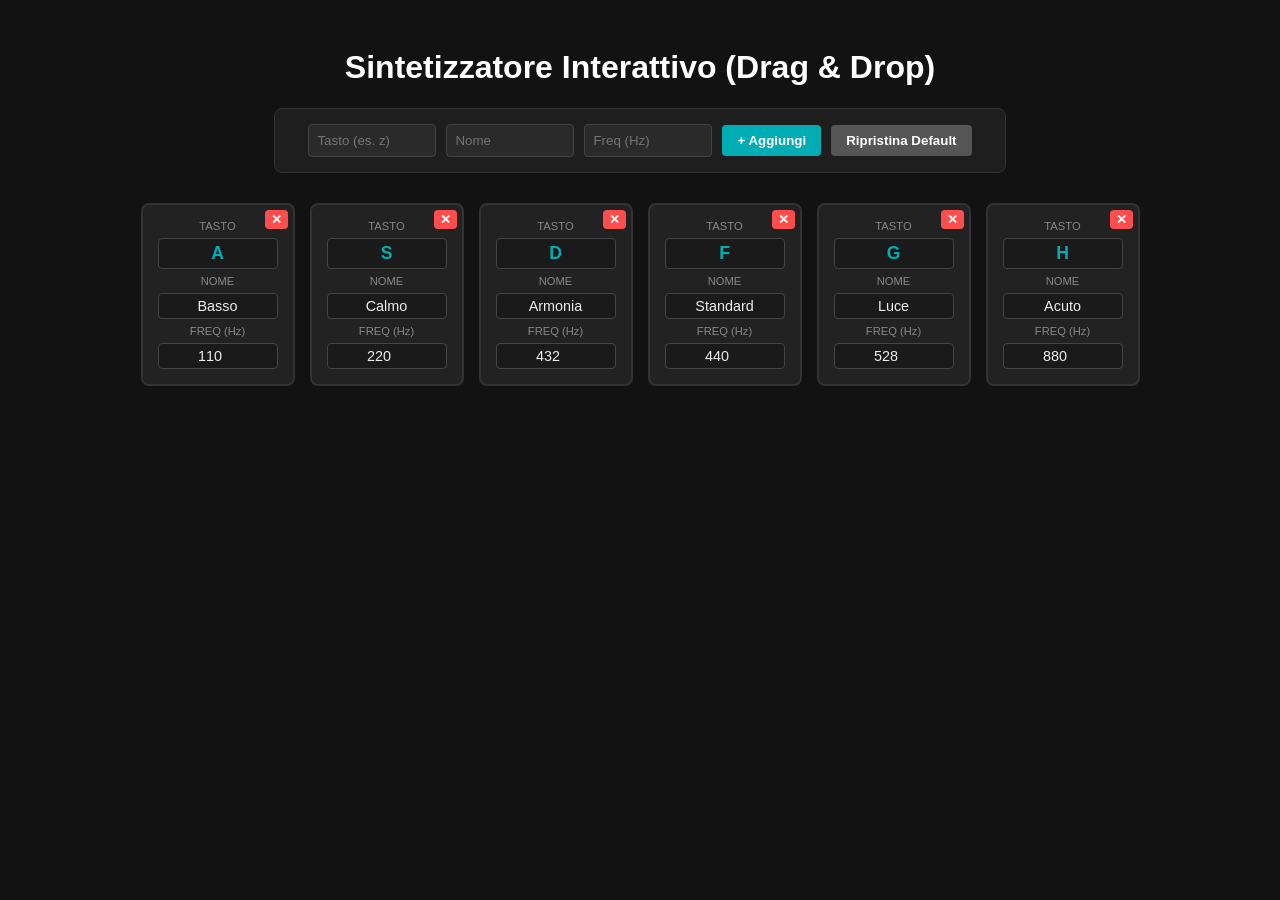
==== index.html @ ac456f6e "renamed file to index.html" ====
<!DOCTYPE html>
<html lang="it">
<head>
  <meta charset="UTF-8">
  <title>Custom Frequency Synth - Drag & Drop Editor</title>
  <style>
    body { font-family: sans-serif; background: #121212; color: #fff; text-align: center; padding: 20px; }
    
    /* Form e Controlli */
    .editor-panel {
      background: #1e1e1e; border: 1px solid #333; border-radius: 8px;
      padding: 15px; max-width: 700px; margin: 0 auto 30px auto;
      display: flex; gap: 10px; justify-content: center; align-items: center; flex-wrap: wrap;
    }
    .editor-panel input {
      padding: 8px; border-radius: 4px; border: 1px solid #444; background: #2a2a2a; color: #fff; width: 110px;
    }
    .editor-panel button, .btn-delete {
      padding: 8px 15px; border-radius: 4px; border: none; background: #00adb5; color: #fff; cursor: pointer; font-weight: bold;
    }
    .editor-panel button:hover { background: #008c93; }
    .btn-reset { background: #555 !important; }
    .btn-reset:hover { background: #666 !important; }

    /* Contenitore Sintetizzatore */
    .synth-container { display: flex; justify-content: center; gap: 15px; flex-wrap: wrap; }
    .key-card {
      border: 2px solid #333; background: #222; border-radius: 8px;
      padding: 15px; width: 120px; display: flex; flex-direction: column; gap: 6px; position: relative; transition: all 0.1s;
      cursor: grab;
    }
    .key-card:active { cursor: grabbing; }
    .key-card.dragging { opacity: 0.4; border-color: #00adb5; }
    .key-card.drag-over { border-color: #fff; transform: scale(1.05); }
    .key-card.active { background: #00adb5; border-color: #fff; transform: translateY(4px); }
    .key-card.active input { background: transparent; color: #fff; border-color: rgba(255,255,255,0.5); }
    
    /* Input dentro la scheda */
    .key-card input {
      background: #1a1a1a; border: 1px solid #444; color: #eee;
      border-radius: 4px; padding: 4px; text-align: center; font-size: 0.9em;
    }
    .key-card input.key-shortcut { font-weight: bold; font-size: 1.1em; color: #00adb5; text-transform: uppercase; }
    .key-card.active input.key-shortcut { color: #fff; }
    
    .btn-delete { background: #ff4d4d; padding: 2px 6px; font-size: 0.8em; position: absolute; top: 5px; right: 5px; }
    .btn-delete:hover { background: #cc0000; }
  </style>
</head>
<body>

  <h1>Sintetizzatore Interattivo (Drag & Drop)</h1>

  <!-- Form di Inserimento & Reset -->
  <div class="editor-panel">
    <input type="text" id="newKey" placeholder="Tasto (es. z)" maxlength="1">
    <input type="text" id="newName" placeholder="Nome">
    <input type="number" id="newFreq" placeholder="Freq (Hz)" step="0.1">
    <button onclick="addKey()">+ Aggiungi</button>
    <button class="btn-reset" onclick="resetDefaults()">Ripristina Default</button>
  </div>

  <!-- Area Tastiera Synth -->
  <div class="synth-container" id="synth"></div>

  <script>
    // 1. CONFIGURAZIONE DI DEFAULT
    const defaultSoundMap = [
      { key: 'a', name: 'Basso',    freq: 110.0 },
      { key: 's', name: 'Calmo',    freq: 220.0 },
      { key: 'd', name: 'Armonia',  freq: 432.0 },
      { key: 'f', name: 'Standard', freq: 440.0 },
      { key: 'g', name: 'Luce',     freq: 528.0 },
      { key: 'h', name: 'Acuto',    freq: 880.0 }
    ];

    let soundMap = JSON.parse(localStorage.getItem('myCustomSynth')) || [...defaultSoundMap];

    // 2. AUDIO CONTEXT
    let audioCtx = null;
    const activeOscillators = {};

    function initAudio() {
      if (!audioCtx) {
        audioCtx = new (window.AudioContext || window.webkitAudioContext)();
      }
    }

    function saveState() {
      localStorage.setItem('myCustomSynth', JSON.stringify(soundMap));
    }

    // 3. RENDERING DINAMICO & DRAG AND DROP LOGIC
    let draggedIndex = null;

    function renderSynth() {
      const container = document.getElementById('synth');
      container.innerHTML = '';

      soundMap.forEach((item, index) => {
        const card = document.createElement('div');
        card.className = 'key-card';
        card.id = `key-${item.key.toLowerCase()}`;
        card.setAttribute('draggable', 'true');
        card.dataset.index = index;

        card.innerHTML = `
          <button class="btn-delete" onclick="removeKey(${index})">✕</button>
          <label style="font-size:0.7em; color:#888; pointer-events:none;">TASTO</label>
          <input type="text" class="key-shortcut" value="${item.key}" maxlength="1" onchange="updateItem(${index}, 'key', this.value)">
          
          <label style="font-size:0.7em; color:#888; pointer-events:none;">NOME</label>
          <input type="text" value="${item.name}" onchange="updateItem(${index}, 'name', this.value)">
          
          <label style="font-size:0.7em; color:#888; pointer-events:none;">FREQ (Hz)</label>
          <input type="number" value="${item.freq}" step="0.1" onchange="updateItem(${index}, 'freq', this.value)">
        `;

        // Eventi Drag & Drop
        card.addEventListener('dragstart', (e) => {
          draggedIndex = index;
          card.classList.add('dragging');
          e.dataTransfer.effectAllowed = 'move';
        });

        card.addEventListener('dragend', () => {
          card.classList.remove('dragging');
          document.querySelectorAll('.key-card').forEach(c => c.classList.remove('drag-over'));
        });

        card.addEventListener('dragover', (e) => {
          e.preventDefault();
          e.dataTransfer.dropEffect = 'move';
          card.classList.add('drag-over');
        });

        card.addEventListener('dragleave', () => {
          card.classList.remove('drag-over');
        });

        card.addEventListener('drop', (e) => {
          e.preventDefault();
          card.classList.remove('drag-over');

          if (draggedIndex !== null && draggedIndex !== index) {
            // Scambia gli elementi nell'array
            const movedItem = soundMap.splice(draggedIndex, 1)[0];
            soundMap.splice(index, 0, movedItem);

            saveState();
            renderSynth();
          }
        });

        container.appendChild(card);
      });
    }

    // 4. GESTIONE STATO (AGGIUNGI, MODIFICA, ELIMINA, RESET)
    function addKey() {
      const keyInput = document.getElementById('newKey');
      const nameInput = document.getElementById('newName');
      const freqInput = document.getElementById('newFreq');

      if (!keyInput.value || !freqInput.value) {
        alert("Inserisci almeno il tasto e la frequenza!");
        return;
      }

      soundMap.push({
        key: keyInput.value.toLowerCase(),
        name: nameInput.value || 'Nota',
        freq: parseFloat(freqInput.value)
      });

      saveState();
      renderSynth();

      keyInput.value = '';
      nameInput.value = '';
      freqInput.value = '';
    }

    function updateItem(index, property, value) {
      if (property === 'freq') value = parseFloat(value) || 0;
      if (property === 'key') value = value.toLowerCase();
      
      soundMap[index][property] = value;
      saveState();
      renderSynth();
    }

    function removeKey(index) {
      soundMap.splice(index, 1);
      saveState();
      renderSynth();
    }

    function resetDefaults() {
      if (confirm("Vuoi davvero ripristinare i tasti di default?")) {
        soundMap = JSON.parse(JSON.stringify(defaultSoundMap));
        saveState();
        renderSynth();
      }
    }

    // 5. MOTORE AUDIO
    function playFrequency(key, freq) {
      initAudio();
      if (activeOscillators[key]) return;

      const osc = audioCtx.createOscillator();
      const gainNode = audioCtx.createGain();

      osc.type = 'sine';
      osc.frequency.setValueAtTime(freq, audioCtx.currentTime);

      gainNode.gain.setValueAtTime(0, audioCtx.currentTime);
      gainNode.gain.linearRampToValueAtTime(0.2, audioCtx.currentTime + 0.05);

      osc.connect(gainNode);
      gainNode.connect(audioCtx.destination);

      osc.start();
      activeOscillators[key] = { osc, gainNode };

      const keyEl = document.getElementById(`key-${key}`);
      if (keyEl) keyEl.classList.add('active');
    }

    function stopFrequency(key) {
      if (!activeOscillators[key]) return;

      const { osc, gainNode } = activeOscillators[key];
      gainNode.gain.linearRampToValueAtTime(0.001, audioCtx.currentTime + 0.1);
      
      setTimeout(() => {
        osc.stop();
        osc.disconnect();
        delete activeOscillators[key];
      }, 100);

      const keyEl = document.getElementById(`key-${key}`);
      if (keyEl) keyEl.classList.remove('active');
    }

    // 6. EVENT LISTENERS
    window.addEventListener('keydown', (e) => {
      if (['INPUT', 'TEXTAREA'].includes(document.activeElement.tagName)) return;

      const key = e.key.toLowerCase();
      const match = soundMap.find(item => item.key.toLowerCase() === key);
      if (match) playFrequency(match.key.toLowerCase(), match.freq);
    });

    window.addEventListener('keyup', (e) => {
      if (['INPUT', 'TEXTAREA'].includes(document.activeElement.tagName)) return;

      const key = e.key.toLowerCase();
      const match = soundMap.find(item => item.key.toLowerCase() === key);
      if (match) stopFrequency(match.key.toLowerCase());
    });

    // Inizializza l'interfaccia all'avvio
    renderSynth();
  </script>
</body>
</html>
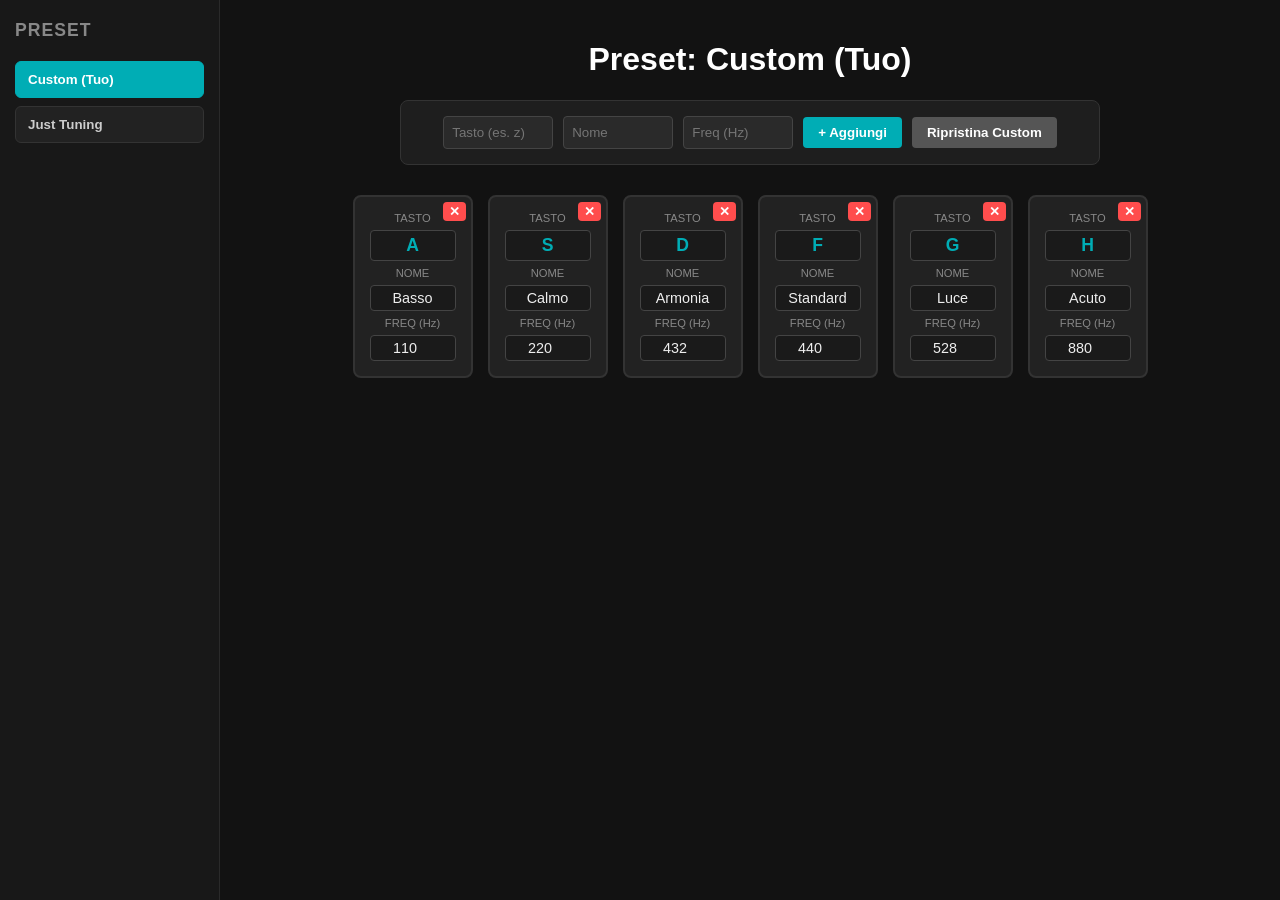
==== commit 242ae9a4: "added saved presets" ====
--- a/index.html
+++ b/index.html
@@ -1,80 +1,270 @@
 <!DOCTYPE html>
 <html lang="it">
+
 <head>
   <meta charset="UTF-8">
-  <title>Custom Frequency Synth - Drag & Drop Editor</title>
+  <title>Custom Frequency Synth - Presets & Drag & Drop</title>
   <style>
-    body { font-family: sans-serif; background: #121212; color: #fff; text-align: center; padding: 20px; }
-    
+    * {
+      box-sizing: border-box;
+    }
+
+    body {
+      font-family: sans-serif;
+      background: #121212;
+      color: #fff;
+      margin: 0;
+      padding: 0;
+      display: flex;
+      height: 100vh;
+      overflow: hidden;
+    }
+
+    /* BARRA LATERALE PRESET */
+    .sidebar {
+      width: 220px;
+      background: #181818;
+      border-right: 1px solid #2a2a2a;
+      padding: 20px 15px;
+      display: flex;
+      flex-direction: column;
+      gap: 10px;
+    }
+
+    .sidebar h2 {
+      font-size: 1.1em;
+      margin-top: 0;
+      margin-bottom: 10px;
+      color: #888;
+      text-transform: uppercase;
+      letter-spacing: 1px;
+    }
+
+    .preset-btn {
+      padding: 10px 12px;
+      border-radius: 6px;
+      border: 1px solid #333;
+      background: #222;
+      color: #ccc;
+      cursor: pointer;
+      text-align: left;
+      font-weight: bold;
+      transition: all 0.2s;
+    }
+
+    .preset-btn:hover {
+      background: #2a2a2a;
+      color: #fff;
+    }
+
+    .preset-btn.active {
+      background: #00adb5;
+      color: #fff;
+      border-color: #00adb5;
+    }
+
+    /* CONTENUTO PRINCIPALE */
+    .main-content {
+      flex: 1;
+      padding: 20px;
+      overflow-y: auto;
+      text-align: center;
+    }
+
     /* Form e Controlli */
     .editor-panel {
-      background: #1e1e1e; border: 1px solid #333; border-radius: 8px;
-      padding: 15px; max-width: 700px; margin: 0 auto 30px auto;
-      display: flex; gap: 10px; justify-content: center; align-items: center; flex-wrap: wrap;
-    }
+      background: #1e1e1e;
+      border: 1px solid #333;
+      border-radius: 8px;
+      padding: 15px;
+      max-width: 700px;
+      margin: 0 auto 30px auto;
+      display: flex;
+      gap: 10px;
+      justify-content: center;
+      align-items: center;
+      flex-wrap: wrap;
+    }
+
     .editor-panel input {
-      padding: 8px; border-radius: 4px; border: 1px solid #444; background: #2a2a2a; color: #fff; width: 110px;
-    }
-    .editor-panel button, .btn-delete {
-      padding: 8px 15px; border-radius: 4px; border: none; background: #00adb5; color: #fff; cursor: pointer; font-weight: bold;
-    }
-    .editor-panel button:hover { background: #008c93; }
-    .btn-reset { background: #555 !important; }
-    .btn-reset:hover { background: #666 !important; }
+      padding: 8px;
+      border-radius: 4px;
+      border: 1px solid #444;
+      background: #2a2a2a;
+      color: #fff;
+      width: 110px;
+    }
+
+    .editor-panel button,
+    .btn-delete {
+      padding: 8px 15px;
+      border-radius: 4px;
+      border: none;
+      background: #00adb5;
+      color: #fff;
+      cursor: pointer;
+      font-weight: bold;
+    }
+
+    .editor-panel button:hover {
+      background: #008c93;
+    }
+
+    .btn-reset {
+      background: #555 !important;
+    }
+
+    .btn-reset:hover {
+      background: #666 !important;
+    }
 
     /* Contenitore Sintetizzatore */
-    .synth-container { display: flex; justify-content: center; gap: 15px; flex-wrap: wrap; }
+    .synth-container {
+      display: flex;
+      justify-content: center;
+      gap: 15px;
+      flex-wrap: wrap;
+    }
+
     .key-card {
-      border: 2px solid #333; background: #222; border-radius: 8px;
-      padding: 15px; width: 120px; display: flex; flex-direction: column; gap: 6px; position: relative; transition: all 0.1s;
+      border: 2px solid #333;
+      background: #222;
+      border-radius: 8px;
+      padding: 15px;
+      width: 120px;
+      display: flex;
+      flex-direction: column;
+      gap: 6px;
+      position: relative;
+      transition: all 0.1s;
       cursor: grab;
     }
-    .key-card:active { cursor: grabbing; }
-    .key-card.dragging { opacity: 0.4; border-color: #00adb5; }
-    .key-card.drag-over { border-color: #fff; transform: scale(1.05); }
-    .key-card.active { background: #00adb5; border-color: #fff; transform: translateY(4px); }
-    .key-card.active input { background: transparent; color: #fff; border-color: rgba(255,255,255,0.5); }
-    
+
+    .key-card:active {
+      cursor: grabbing;
+    }
+
+    .key-card.dragging {
+      opacity: 0.4;
+      border-color: #00adb5;
+    }
+
+    .key-card.drag-over {
+      border-color: #fff;
+      transform: scale(1.05);
+    }
+
+    .key-card.active {
+      background: #00adb5;
+      border-color: #fff;
+      transform: translateY(4px);
+    }
+
+    .key-card.active input {
+      background: transparent;
+      color: #fff;
+      border-color: rgba(255, 255, 255, 0.5);
+    }
+
     /* Input dentro la scheda */
     .key-card input {
-      background: #1a1a1a; border: 1px solid #444; color: #eee;
-      border-radius: 4px; padding: 4px; text-align: center; font-size: 0.9em;
-    }
-    .key-card input.key-shortcut { font-weight: bold; font-size: 1.1em; color: #00adb5; text-transform: uppercase; }
-    .key-card.active input.key-shortcut { color: #fff; }
-    
-    .btn-delete { background: #ff4d4d; padding: 2px 6px; font-size: 0.8em; position: absolute; top: 5px; right: 5px; }
-    .btn-delete:hover { background: #cc0000; }
+      background: #1a1a1a;
+      border: 1px solid #444;
+      color: #eee;
+      border-radius: 4px;
+      padding: 4px;
+      text-align: center;
+      font-size: 0.9em;
+    }
+
+    .key-card input.key-shortcut {
+      font-weight: bold;
+      font-size: 1.1em;
+      color: #00adb5;
+      text-transform: uppercase;
+    }
+
+    .key-card.active input.key-shortcut {
+      color: #fff;
+    }
+
+    .btn-delete {
+      background: #ff4d4d;
+      padding: 2px 6px;
+      font-size: 0.8em;
+      position: absolute;
+      top: 5px;
+      right: 5px;
+    }
+
+    .btn-delete:hover {
+      background: #cc0000;
+    }
   </style>
 </head>
+
 <body>
 
-  <h1>Sintetizzatore Interattivo (Drag & Drop)</h1>
-
-  <!-- Form di Inserimento & Reset -->
-  <div class="editor-panel">
-    <input type="text" id="newKey" placeholder="Tasto (es. z)" maxlength="1">
-    <input type="text" id="newName" placeholder="Nome">
-    <input type="number" id="newFreq" placeholder="Freq (Hz)" step="0.1">
-    <button onclick="addKey()">+ Aggiungi</button>
-    <button class="btn-reset" onclick="resetDefaults()">Ripristina Default</button>
+  <!-- BARRA LATERALE PER I PRESET -->
+  <div class="sidebar">
+    <h2>Preset</h2>
+    <div id="preset-list" style="display: flex; flex-direction: column; gap: 8px;"></div>
   </div>
 
-  <!-- Area Tastiera Synth -->
-  <div class="synth-container" id="synth"></div>
+  <!-- AREA PRINCIPALE DEL SYNTH -->
+  <div class="main-content">
+    <h1 id="current-preset-title">Sintetizzatore Interattivo</h1>
+
+    <!-- Form di Inserimento & Reset -->
+    <div class="editor-panel">
+      <input type="text" id="newKey" placeholder="Tasto (es. z)" maxlength="1">
+      <input type="text" id="newName" placeholder="Nome">
+      <input type="number" id="newFreq" placeholder="Freq (Hz)" step="0.1">
+      <button onclick="addKey()">+ Aggiungi</button>
+      <button class="btn-reset" onclick="resetDefaults()">Ripristina Custom</button>
+    </div>
+
+    <!-- Area Tastiera Synth -->
+    <div class="synth-container" id="synth"></div>
+  </div>
 
   <script>
-    // 1. CONFIGURAZIONE DI DEFAULT
-    const defaultSoundMap = [
-      { key: 'a', name: 'Basso',    freq: 110.0 },
-      { key: 's', name: 'Calmo',    freq: 220.0 },
-      { key: 'd', name: 'Armonia',  freq: 432.0 },
+    // 1. DEFINIZIONE DEI PRESET HARDCODATI
+    const defaultCustomMap = [
+      { key: 'a', name: 'Basso', freq: 110.0 },
+      { key: 's', name: 'Calmo', freq: 220.0 },
+      { key: 'd', name: 'Armonia', freq: 432.0 },
       { key: 'f', name: 'Standard', freq: 440.0 },
-      { key: 'g', name: 'Luce',     freq: 528.0 },
-      { key: 'h', name: 'Acuto',    freq: 880.0 }
+      { key: 'g', name: 'Luce', freq: 528.0 },
+      { key: 'h', name: 'Acuto', freq: 880.0 }
     ];
 
-    let soundMap = JSON.parse(localStorage.getItem('myCustomSynth')) || [...defaultSoundMap];
+    const presetList = [
+      {
+        id: 'custom',
+        label: 'Custom (Tuo)',
+        // Carica da localStorage se presente, altrimenti default
+        data: JSON.parse(localStorage.getItem('myCustomSynth')) || defaultCustomMap
+      },
+      {
+        id: 'jt',
+        label: 'Just Tuning',
+        data: [
+          { key: '1', name: '1/1 - 1', freq: 440.0 },
+          { key: '2', name: '9/8 - 2', freq: 495.0 },
+          { key: '3', name: '5/4 - 3', freq: 550.0 },
+          { key: '4', name: '4/3 - 4', freq: 586.6 },
+          { key: '5', name: '3/2 - 5', freq: 660.0 },
+          { key: '6', name: '5/3 - 6', freq: 733.3 },
+          { key: '7', name: '15/8 - 7', freq: 825.0 },
+          { key: '8', name: '2/1 - 8', freq: 880.0 }
+        ]
+      }
+    ];
+
+    // Stato corrente
+    let activePresetId = 'custom';
+    let soundMap = [...presetList.find(p => p.id === activePresetId).data];
 
     // 2. AUDIO CONTEXT
     let audioCtx = null;
@@ -86,11 +276,47 @@
       }
     }
 
-    function saveState() {
+    function saveCustomState() {
+      // Salva le modifiche solo se siamo sul preset Custom
+      const customPreset = presetList.find(p => p.id === 'custom');
+      customPreset.data = [...soundMap];
       localStorage.setItem('myCustomSynth', JSON.stringify(soundMap));
     }
 
-    // 3. RENDERING DINAMICO & DRAG AND DROP LOGIC
+    // Passa automaticamente al preset "Custom" se si apportano modifiche a un preset fisso
+    function ensureCustomPreset() {
+      if (activePresetId !== 'custom') {
+        activePresetId = 'custom';
+        renderSidebar();
+      }
+    }
+
+    // 3. RENDERING SIDEBAR & SYNTH
+    function renderSidebar() {
+      const container = document.getElementById('preset-list');
+      container.innerHTML = '';
+
+      presetList.forEach(p => {
+        const btn = document.createElement('button');
+        btn.className = `preset-btn ${p.id === activePresetId ? 'active' : ''}`;
+        btn.innerText = p.label;
+        btn.onclick = () => selectPreset(p.id);
+        container.appendChild(btn);
+      });
+
+      document.getElementById('current-preset-title').innerText =
+        `Preset: ${presetList.find(p => p.id === activePresetId).label}`;
+    }
+
+    function selectPreset(presetId) {
+      activePresetId = presetId;
+      const target = presetList.find(p => p.id === presetId);
+      // Clona l'array per evitare modifiche dirette ai preset di base
+      soundMap = JSON.parse(JSON.stringify(target.data));
+      renderSidebar();
+      renderSynth();
+    }
+
     let draggedIndex = null;
 
     function renderSynth() {
@@ -143,11 +369,11 @@
           card.classList.remove('drag-over');
 
           if (draggedIndex !== null && draggedIndex !== index) {
-            // Scambia gli elementi nell'array
+            ensureCustomPreset();
             const movedItem = soundMap.splice(draggedIndex, 1)[0];
             soundMap.splice(index, 0, movedItem);
 
-            saveState();
+            saveCustomState();
             renderSynth();
           }
         });
@@ -156,7 +382,7 @@
       });
     }
 
-    // 4. GESTIONE STATO (AGGIUNGI, MODIFICA, ELIMINA, RESET)
+    // 4. GESTIONE STATO
     function addKey() {
       const keyInput = document.getElementById('newKey');
       const nameInput = document.getElementById('newName');
@@ -166,6 +392,8 @@
         alert("Inserisci almeno il tasto e la frequenza!");
         return;
       }
+
+      ensureCustomPreset();
 
       soundMap.push({
         key: keyInput.value.toLowerCase(),
@@ -173,7 +401,7 @@
         freq: parseFloat(freqInput.value)
       });
 
-      saveState();
+      saveCustomState();
       renderSynth();
 
       keyInput.value = '';
@@ -182,24 +410,40 @@
     }
 
     function updateItem(index, property, value) {
+      ensureCustomPreset();
+
       if (property === 'freq') value = parseFloat(value) || 0;
       if (property === 'key') value = value.toLowerCase();
-      
+
       soundMap[index][property] = value;
-      saveState();
+      saveCustomState();
       renderSynth();
     }
 
     function removeKey(index) {
+      ensureCustomPreset();
       soundMap.splice(index, 1);
-      saveState();
+      saveCustomState();
       renderSynth();
     }
 
     function resetDefaults() {
-      if (confirm("Vuoi davvero ripristinare i tasti di default?")) {
-        soundMap = JSON.parse(JSON.stringify(defaultSoundMap));
-        saveState();
+      if (confirm("Vuoi davvero ripristinare il preset Custom ai suoi valori di default?")) {
+        // 1. Ripristina l'array locale ai dati di default
+        soundMap = JSON.parse(JSON.stringify(defaultCustomMap));
+
+        // 2. Aggiorna i dati del preset 'custom' dentro la lista dei preset
+        const customPreset = presetList.find(p => p.id === 'custom');
+        if (customPreset) {
+          customPreset.data = [...soundMap];
+        }
+
+        // 3. Sovrascrivi il localStorage con i dati puliti
+        localStorage.setItem('myCustomSynth', JSON.stringify(soundMap));
+
+        // 4. Forza lo stato su 'custom' e riaggiorna l'interfaccia
+        activePresetId = 'custom';
+        renderSidebar();
         renderSynth();
       }
     }
@@ -233,7 +477,7 @@
 
       const { osc, gainNode } = activeOscillators[key];
       gainNode.gain.linearRampToValueAtTime(0.001, audioCtx.currentTime + 0.1);
-      
+
       setTimeout(() => {
         osc.stop();
         osc.disconnect();
@@ -261,8 +505,10 @@
       if (match) stopFrequency(match.key.toLowerCase());
     });
 
-    // Inizializza l'interfaccia all'avvio
+    // Avvio
+    renderSidebar();
     renderSynth();
   </script>
 </body>
+
 </html>
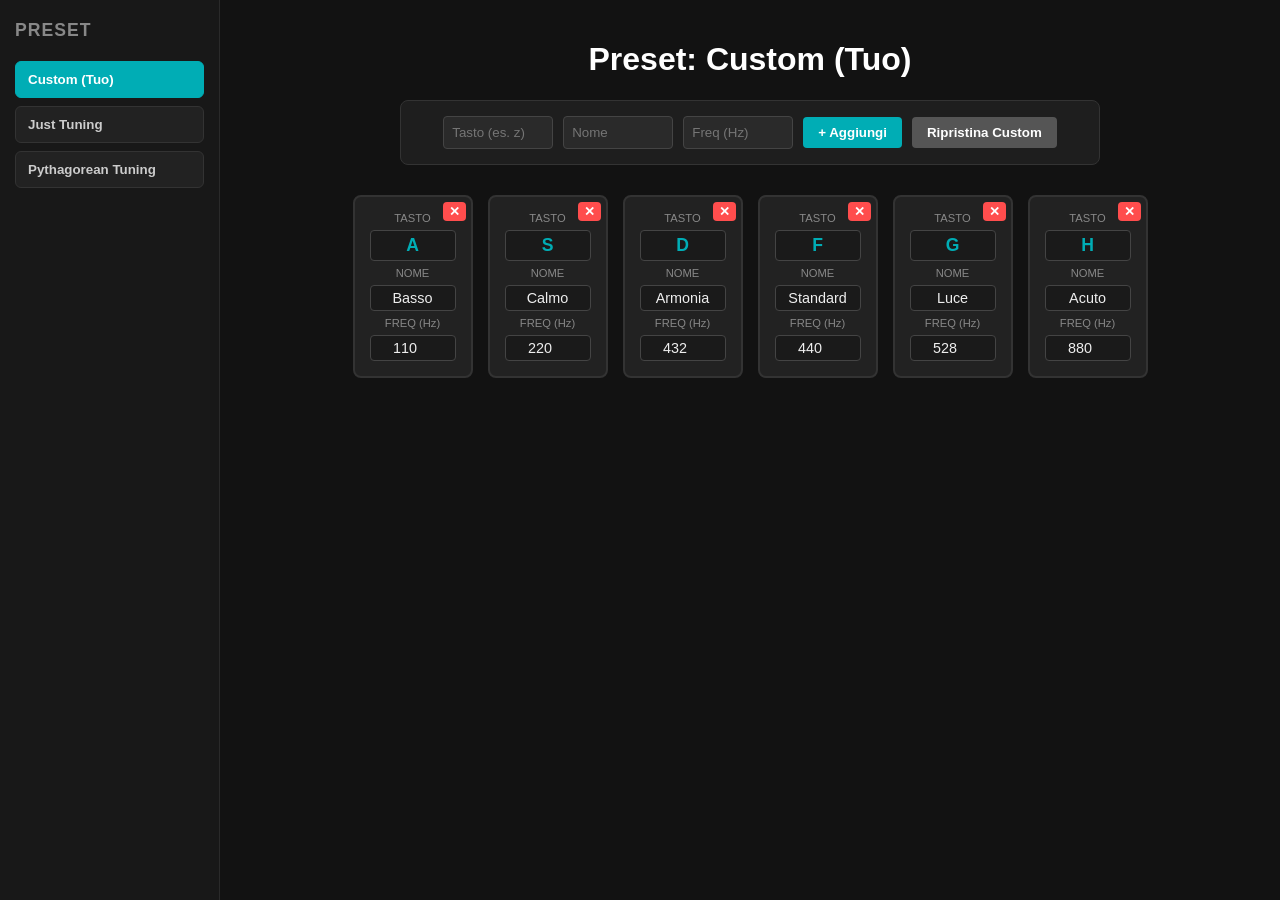
==== commit 1e6ffd55: "added pythagorean tuning" ====
--- a/index.html
+++ b/index.html
@@ -259,6 +259,20 @@
           { key: '7', name: '15/8 - 7', freq: 825.0 },
           { key: '8', name: '2/1 - 8', freq: 880.0 }
         ]
+      },
+      {
+        id: 'pt',
+        label: 'Pythagorean Tuning',
+        data: [
+          { key: '1', name: '1/1 - 1', freq: 440.0 },
+          { key: '2', name: '9/8 - 2', freq: 495.0 },
+          { key: '3', name: '81/64 - 3', freq: 556.9 },
+          { key: '4', name: '4/3 - 4', freq: 586.7 },
+          { key: '5', name: '3/2 - 5', freq: 660.0 },
+          { key: '6', name: '27/16 - 6', freq: 742.5 },
+          { key: '7', name: '243/128 - 7', freq: 835.3 },
+          { key: '8', name: '2/1 - 8', freq: 880.0 }
+        ]
       }
     ];
 
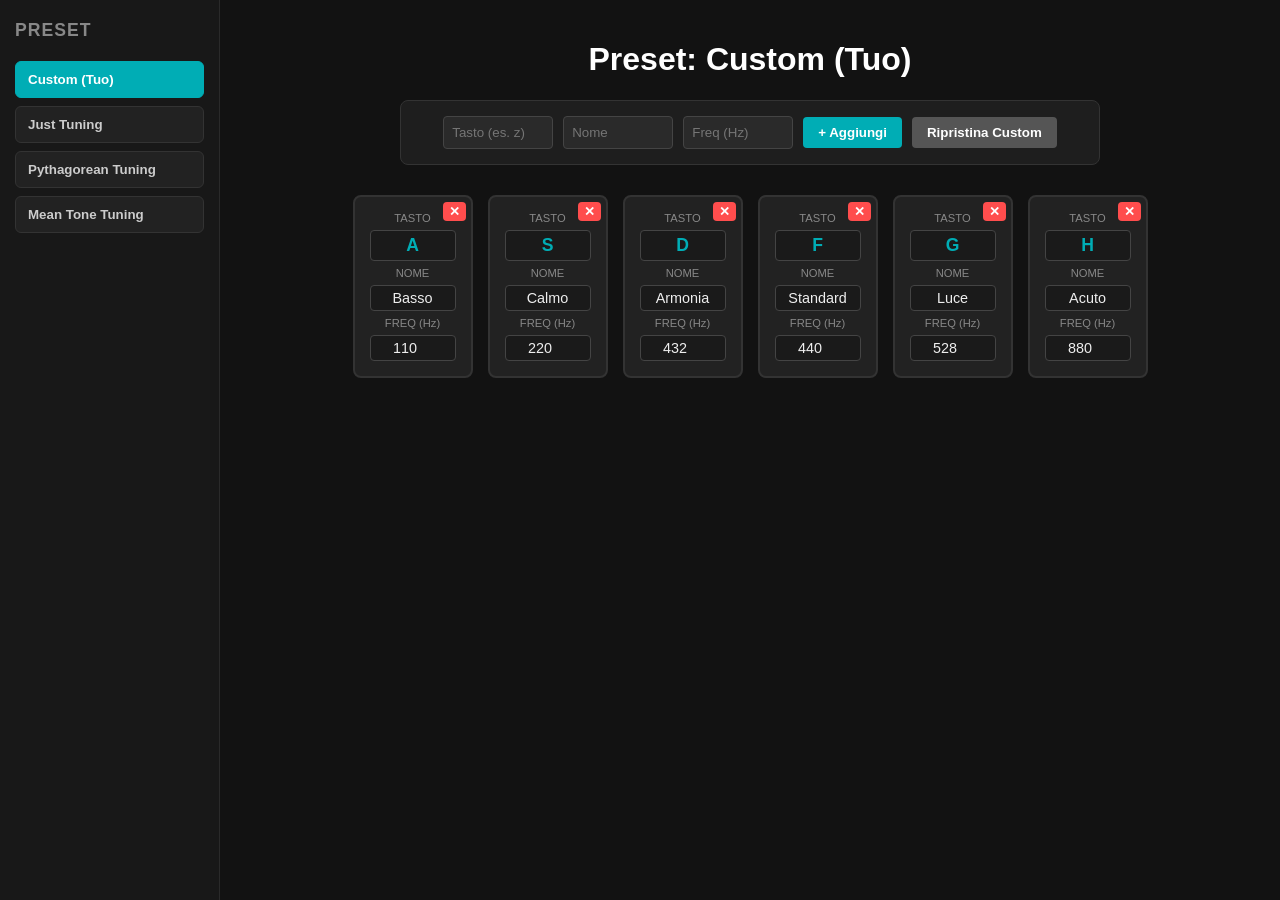
==== commit 8d9ceb98: "added mean tone tuning" ====
--- a/index.html
+++ b/index.html
@@ -253,7 +253,7 @@
           { key: '1', name: '1/1 - 1', freq: 440.0 },
           { key: '2', name: '9/8 - 2', freq: 495.0 },
           { key: '3', name: '5/4 - 3', freq: 550.0 },
-          { key: '4', name: '4/3 - 4', freq: 586.6 },
+          { key: '4', name: '4/3 - 4', freq: 586.7 },
           { key: '5', name: '3/2 - 5', freq: 660.0 },
           { key: '6', name: '5/3 - 6', freq: 733.3 },
           { key: '7', name: '15/8 - 7', freq: 825.0 },
@@ -273,6 +273,20 @@
           { key: '7', name: '243/128 - 7', freq: 835.3 },
           { key: '8', name: '2/1 - 8', freq: 880.0 }
         ]
+      },
+      {
+        id: 'mtt',
+        label: 'Mean Tone Tuning',
+        data: [
+          { key: '1', name: '1/1 - 1', freq: 440.0 },
+          { key: '2', name: '5^(1/2)/2 - 2', freq: 491.95 },
+          { key: '3', name: '5/4 - 3', freq: 550.0 },
+          { key: '4', name: '2/5^(1/4) - 4', freq: 588.57 },
+          { key: '5', name: '5^(1/4) - 5', freq: 657.96 },
+          { key: '6', name: '5^(3/4)/2 - 6', freq: 735.61 },
+          { key: '7', name: '5^(5/4)/2 - 7', freq: 822.42 },
+          { key: '8', name: '2/1 - 8', freq: 880.0 }
+        ]
       }
     ];
 
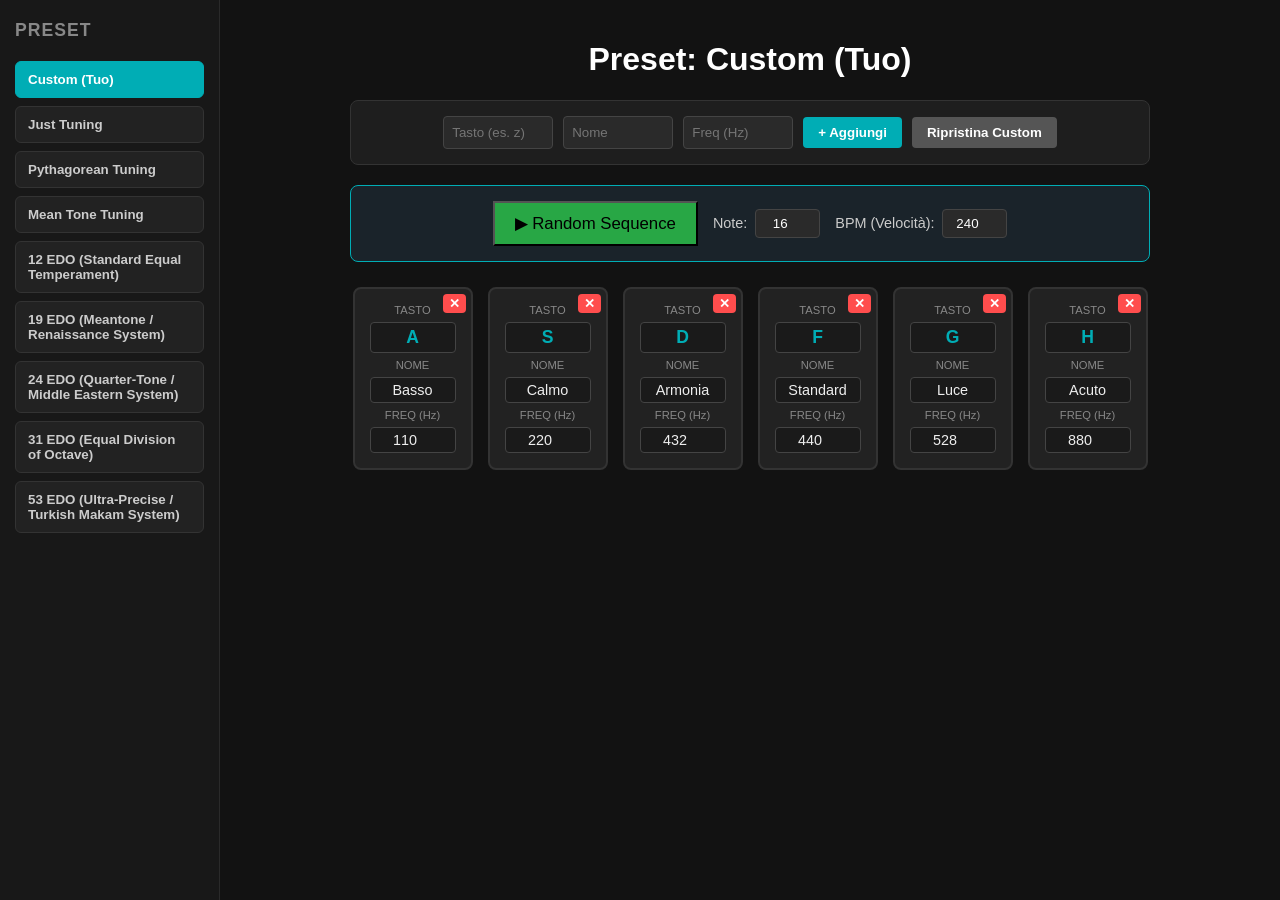
==== commit 5a1b92bd: "Added various presets + randomizer" ====
--- a/index.html
+++ b/index.html
@@ -3,204 +3,8 @@
 
 <head>
   <meta charset="UTF-8">
-  <title>Custom Frequency Synth - Presets & Drag & Drop</title>
-  <style>
-    * {
-      box-sizing: border-box;
-    }
-
-    body {
-      font-family: sans-serif;
-      background: #121212;
-      color: #fff;
-      margin: 0;
-      padding: 0;
-      display: flex;
-      height: 100vh;
-      overflow: hidden;
-    }
-
-    /* BARRA LATERALE PRESET */
-    .sidebar {
-      width: 220px;
-      background: #181818;
-      border-right: 1px solid #2a2a2a;
-      padding: 20px 15px;
-      display: flex;
-      flex-direction: column;
-      gap: 10px;
-    }
-
-    .sidebar h2 {
-      font-size: 1.1em;
-      margin-top: 0;
-      margin-bottom: 10px;
-      color: #888;
-      text-transform: uppercase;
-      letter-spacing: 1px;
-    }
-
-    .preset-btn {
-      padding: 10px 12px;
-      border-radius: 6px;
-      border: 1px solid #333;
-      background: #222;
-      color: #ccc;
-      cursor: pointer;
-      text-align: left;
-      font-weight: bold;
-      transition: all 0.2s;
-    }
-
-    .preset-btn:hover {
-      background: #2a2a2a;
-      color: #fff;
-    }
-
-    .preset-btn.active {
-      background: #00adb5;
-      color: #fff;
-      border-color: #00adb5;
-    }
-
-    /* CONTENUTO PRINCIPALE */
-    .main-content {
-      flex: 1;
-      padding: 20px;
-      overflow-y: auto;
-      text-align: center;
-    }
-
-    /* Form e Controlli */
-    .editor-panel {
-      background: #1e1e1e;
-      border: 1px solid #333;
-      border-radius: 8px;
-      padding: 15px;
-      max-width: 700px;
-      margin: 0 auto 30px auto;
-      display: flex;
-      gap: 10px;
-      justify-content: center;
-      align-items: center;
-      flex-wrap: wrap;
-    }
-
-    .editor-panel input {
-      padding: 8px;
-      border-radius: 4px;
-      border: 1px solid #444;
-      background: #2a2a2a;
-      color: #fff;
-      width: 110px;
-    }
-
-    .editor-panel button,
-    .btn-delete {
-      padding: 8px 15px;
-      border-radius: 4px;
-      border: none;
-      background: #00adb5;
-      color: #fff;
-      cursor: pointer;
-      font-weight: bold;
-    }
-
-    .editor-panel button:hover {
-      background: #008c93;
-    }
-
-    .btn-reset {
-      background: #555 !important;
-    }
-
-    .btn-reset:hover {
-      background: #666 !important;
-    }
-
-    /* Contenitore Sintetizzatore */
-    .synth-container {
-      display: flex;
-      justify-content: center;
-      gap: 15px;
-      flex-wrap: wrap;
-    }
-
-    .key-card {
-      border: 2px solid #333;
-      background: #222;
-      border-radius: 8px;
-      padding: 15px;
-      width: 120px;
-      display: flex;
-      flex-direction: column;
-      gap: 6px;
-      position: relative;
-      transition: all 0.1s;
-      cursor: grab;
-    }
-
-    .key-card:active {
-      cursor: grabbing;
-    }
-
-    .key-card.dragging {
-      opacity: 0.4;
-      border-color: #00adb5;
-    }
-
-    .key-card.drag-over {
-      border-color: #fff;
-      transform: scale(1.05);
-    }
-
-    .key-card.active {
-      background: #00adb5;
-      border-color: #fff;
-      transform: translateY(4px);
-    }
-
-    .key-card.active input {
-      background: transparent;
-      color: #fff;
-      border-color: rgba(255, 255, 255, 0.5);
-    }
-
-    /* Input dentro la scheda */
-    .key-card input {
-      background: #1a1a1a;
-      border: 1px solid #444;
-      color: #eee;
-      border-radius: 4px;
-      padding: 4px;
-      text-align: center;
-      font-size: 0.9em;
-    }
-
-    .key-card input.key-shortcut {
-      font-weight: bold;
-      font-size: 1.1em;
-      color: #00adb5;
-      text-transform: uppercase;
-    }
-
-    .key-card.active input.key-shortcut {
-      color: #fff;
-    }
-
-    .btn-delete {
-      background: #ff4d4d;
-      padding: 2px 6px;
-      font-size: 0.8em;
-      position: absolute;
-      top: 5px;
-      right: 5px;
-    }
-
-    .btn-delete:hover {
-      background: #cc0000;
-    }
-  </style>
+  <title>Custom Frequency Synth - Sequencer & Presets</title>
+  <link href="./style.css" rel = "stylesheet"> </link>
 </head>
 
 <body>
@@ -224,319 +28,24 @@
       <button class="btn-reset" onclick="resetDefaults()">Ripristina Custom</button>
     </div>
 
+    <!-- Pannello Sequencer Random -->
+    <div class="sequencer-panel">
+      <button id="btnPlaySeq" class="btn-play" onclick="toggleRandomSequence()">▶ Random Sequence</button>
+      <div class="seq-input-group">
+        <label for="seqLength">Note:</label>
+        <input type="number" id="seqLength" value="16" min="1" max="64">
+      </div>
+      <div class="seq-input-group">
+        <label for="seqSpeed">BPM (Velocità):</label>
+        <input type="number" id="seqSpeed" value="240" min="40" max="600" step="10">
+      </div>
+    </div>
+
     <!-- Area Tastiera Synth -->
     <div class="synth-container" id="synth"></div>
   </div>
 
-  <script>
-    // 1. DEFINIZIONE DEI PRESET HARDCODATI
-    const defaultCustomMap = [
-      { key: 'a', name: 'Basso', freq: 110.0 },
-      { key: 's', name: 'Calmo', freq: 220.0 },
-      { key: 'd', name: 'Armonia', freq: 432.0 },
-      { key: 'f', name: 'Standard', freq: 440.0 },
-      { key: 'g', name: 'Luce', freq: 528.0 },
-      { key: 'h', name: 'Acuto', freq: 880.0 }
-    ];
-
-    const presetList = [
-      {
-        id: 'custom',
-        label: 'Custom (Tuo)',
-        // Carica da localStorage se presente, altrimenti default
-        data: JSON.parse(localStorage.getItem('myCustomSynth')) || defaultCustomMap
-      },
-      {
-        id: 'jt',
-        label: 'Just Tuning',
-        data: [
-          { key: '1', name: '1/1 - 1', freq: 440.0 },
-          { key: '2', name: '9/8 - 2', freq: 495.0 },
-          { key: '3', name: '5/4 - 3', freq: 550.0 },
-          { key: '4', name: '4/3 - 4', freq: 586.7 },
-          { key: '5', name: '3/2 - 5', freq: 660.0 },
-          { key: '6', name: '5/3 - 6', freq: 733.3 },
-          { key: '7', name: '15/8 - 7', freq: 825.0 },
-          { key: '8', name: '2/1 - 8', freq: 880.0 }
-        ]
-      },
-      {
-        id: 'pt',
-        label: 'Pythagorean Tuning',
-        data: [
-          { key: '1', name: '1/1 - 1', freq: 440.0 },
-          { key: '2', name: '9/8 - 2', freq: 495.0 },
-          { key: '3', name: '81/64 - 3', freq: 556.9 },
-          { key: '4', name: '4/3 - 4', freq: 586.7 },
-          { key: '5', name: '3/2 - 5', freq: 660.0 },
-          { key: '6', name: '27/16 - 6', freq: 742.5 },
-          { key: '7', name: '243/128 - 7', freq: 835.3 },
-          { key: '8', name: '2/1 - 8', freq: 880.0 }
-        ]
-      },
-      {
-        id: 'mtt',
-        label: 'Mean Tone Tuning',
-        data: [
-          { key: '1', name: '1/1 - 1', freq: 440.0 },
-          { key: '2', name: '5^(1/2)/2 - 2', freq: 491.95 },
-          { key: '3', name: '5/4 - 3', freq: 550.0 },
-          { key: '4', name: '2/5^(1/4) - 4', freq: 588.57 },
-          { key: '5', name: '5^(1/4) - 5', freq: 657.96 },
-          { key: '6', name: '5^(3/4)/2 - 6', freq: 735.61 },
-          { key: '7', name: '5^(5/4)/2 - 7', freq: 822.42 },
-          { key: '8', name: '2/1 - 8', freq: 880.0 }
-        ]
-      }
-    ];
-
-    // Stato corrente
-    let activePresetId = 'custom';
-    let soundMap = [...presetList.find(p => p.id === activePresetId).data];
-
-    // 2. AUDIO CONTEXT
-    let audioCtx = null;
-    const activeOscillators = {};
-
-    function initAudio() {
-      if (!audioCtx) {
-        audioCtx = new (window.AudioContext || window.webkitAudioContext)();
-      }
-    }
-
-    function saveCustomState() {
-      // Salva le modifiche solo se siamo sul preset Custom
-      const customPreset = presetList.find(p => p.id === 'custom');
-      customPreset.data = [...soundMap];
-      localStorage.setItem('myCustomSynth', JSON.stringify(soundMap));
-    }
-
-    // Passa automaticamente al preset "Custom" se si apportano modifiche a un preset fisso
-    function ensureCustomPreset() {
-      if (activePresetId !== 'custom') {
-        activePresetId = 'custom';
-        renderSidebar();
-      }
-    }
-
-    // 3. RENDERING SIDEBAR & SYNTH
-    function renderSidebar() {
-      const container = document.getElementById('preset-list');
-      container.innerHTML = '';
-
-      presetList.forEach(p => {
-        const btn = document.createElement('button');
-        btn.className = `preset-btn ${p.id === activePresetId ? 'active' : ''}`;
-        btn.innerText = p.label;
-        btn.onclick = () => selectPreset(p.id);
-        container.appendChild(btn);
-      });
-
-      document.getElementById('current-preset-title').innerText =
-        `Preset: ${presetList.find(p => p.id === activePresetId).label}`;
-    }
-
-    function selectPreset(presetId) {
-      activePresetId = presetId;
-      const target = presetList.find(p => p.id === presetId);
-      // Clona l'array per evitare modifiche dirette ai preset di base
-      soundMap = JSON.parse(JSON.stringify(target.data));
-      renderSidebar();
-      renderSynth();
-    }
-
-    let draggedIndex = null;
-
-    function renderSynth() {
-      const container = document.getElementById('synth');
-      container.innerHTML = '';
-
-      soundMap.forEach((item, index) => {
-        const card = document.createElement('div');
-        card.className = 'key-card';
-        card.id = `key-${item.key.toLowerCase()}`;
-        card.setAttribute('draggable', 'true');
-        card.dataset.index = index;
-
-        card.innerHTML = `
-          <button class="btn-delete" onclick="removeKey(${index})">✕</button>
-          <label style="font-size:0.7em; color:#888; pointer-events:none;">TASTO</label>
-          <input type="text" class="key-shortcut" value="${item.key}" maxlength="1" onchange="updateItem(${index}, 'key', this.value)">
-          
-          <label style="font-size:0.7em; color:#888; pointer-events:none;">NOME</label>
-          <input type="text" value="${item.name}" onchange="updateItem(${index}, 'name', this.value)">
-          
-          <label style="font-size:0.7em; color:#888; pointer-events:none;">FREQ (Hz)</label>
-          <input type="number" value="${item.freq}" step="0.1" onchange="updateItem(${index}, 'freq', this.value)">
-        `;
-
-        // Eventi Drag & Drop
-        card.addEventListener('dragstart', (e) => {
-          draggedIndex = index;
-          card.classList.add('dragging');
-          e.dataTransfer.effectAllowed = 'move';
-        });
-
-        card.addEventListener('dragend', () => {
-          card.classList.remove('dragging');
-          document.querySelectorAll('.key-card').forEach(c => c.classList.remove('drag-over'));
-        });
-
-        card.addEventListener('dragover', (e) => {
-          e.preventDefault();
-          e.dataTransfer.dropEffect = 'move';
-          card.classList.add('drag-over');
-        });
-
-        card.addEventListener('dragleave', () => {
-          card.classList.remove('drag-over');
-        });
-
-        card.addEventListener('drop', (e) => {
-          e.preventDefault();
-          card.classList.remove('drag-over');
-
-          if (draggedIndex !== null && draggedIndex !== index) {
-            ensureCustomPreset();
-            const movedItem = soundMap.splice(draggedIndex, 1)[0];
-            soundMap.splice(index, 0, movedItem);
-
-            saveCustomState();
-            renderSynth();
-          }
-        });
-
-        container.appendChild(card);
-      });
-    }
-
-    // 4. GESTIONE STATO
-    function addKey() {
-      const keyInput = document.getElementById('newKey');
-      const nameInput = document.getElementById('newName');
-      const freqInput = document.getElementById('newFreq');
-
-      if (!keyInput.value || !freqInput.value) {
-        alert("Inserisci almeno il tasto e la frequenza!");
-        return;
-      }
-
-      ensureCustomPreset();
-
-      soundMap.push({
-        key: keyInput.value.toLowerCase(),
-        name: nameInput.value || 'Nota',
-        freq: parseFloat(freqInput.value)
-      });
-
-      saveCustomState();
-      renderSynth();
-
-      keyInput.value = '';
-      nameInput.value = '';
-      freqInput.value = '';
-    }
-
-    function updateItem(index, property, value) {
-      ensureCustomPreset();
-
-      if (property === 'freq') value = parseFloat(value) || 0;
-      if (property === 'key') value = value.toLowerCase();
-
-      soundMap[index][property] = value;
-      saveCustomState();
-      renderSynth();
-    }
-
-    function removeKey(index) {
-      ensureCustomPreset();
-      soundMap.splice(index, 1);
-      saveCustomState();
-      renderSynth();
-    }
-
-    function resetDefaults() {
-      if (confirm("Vuoi davvero ripristinare il preset Custom ai suoi valori di default?")) {
-        // 1. Ripristina l'array locale ai dati di default
-        soundMap = JSON.parse(JSON.stringify(defaultCustomMap));
-
-        // 2. Aggiorna i dati del preset 'custom' dentro la lista dei preset
-        const customPreset = presetList.find(p => p.id === 'custom');
-        if (customPreset) {
-          customPreset.data = [...soundMap];
-        }
-
-        // 3. Sovrascrivi il localStorage con i dati puliti
-        localStorage.setItem('myCustomSynth', JSON.stringify(soundMap));
-
-        // 4. Forza lo stato su 'custom' e riaggiorna l'interfaccia
-        activePresetId = 'custom';
-        renderSidebar();
-        renderSynth();
-      }
-    }
-
-    // 5. MOTORE AUDIO
-    function playFrequency(key, freq) {
-      initAudio();
-      if (activeOscillators[key]) return;
-
-      const osc = audioCtx.createOscillator();
-      const gainNode = audioCtx.createGain();
-
-      osc.type = 'sine';
-      osc.frequency.setValueAtTime(freq, audioCtx.currentTime);
-
-      gainNode.gain.setValueAtTime(0, audioCtx.currentTime);
-      gainNode.gain.linearRampToValueAtTime(0.2, audioCtx.currentTime + 0.05);
-
-      osc.connect(gainNode);
-      gainNode.connect(audioCtx.destination);
-
-      osc.start();
-      activeOscillators[key] = { osc, gainNode };
-
-      const keyEl = document.getElementById(`key-${key}`);
-      if (keyEl) keyEl.classList.add('active');
-    }
-
-    function stopFrequency(key) {
-      if (!activeOscillators[key]) return;
-
-      const { osc, gainNode } = activeOscillators[key];
-      gainNode.gain.linearRampToValueAtTime(0.001, audioCtx.currentTime + 0.1);
-
-      setTimeout(() => {
-        osc.stop();
-        osc.disconnect();
-        delete activeOscillators[key];
-      }, 100);
-
-      const keyEl = document.getElementById(`key-${key}`);
-      if (keyEl) keyEl.classList.remove('active');
-    }
-
-    // 6. EVENT LISTENERS
-    window.addEventListener('keydown', (e) => {
-      if (['INPUT', 'TEXTAREA'].includes(document.activeElement.tagName)) return;
-
-      const key = e.key.toLowerCase();
-      const match = soundMap.find(item => item.key.toLowerCase() === key);
-      if (match) playFrequency(match.key.toLowerCase(), match.freq);
-    });
-
-    window.addEventListener('keyup', (e) => {
-      if (['INPUT', 'TEXTAREA'].includes(document.activeElement.tagName)) return;
-
-      const key = e.key.toLowerCase();
-      const match = soundMap.find(item => item.key.toLowerCase() === key);
-      if (match) stopFrequency(match.key.toLowerCase());
-    });
-
-    // Avvio
-    renderSidebar();
-    renderSynth();
-  </script>
+  <script src="./src/script.js"></script>
 </body>
 
 </html>
--- a/style.css
+++ b/style.css
@@ -0,0 +1,249 @@
+    * {
+        box-sizing: border-box;
+    }
+
+    body {
+        font-family: sans-serif;
+        background: #121212;
+        color: #fff;
+        margin: 0;
+        padding: 0;
+        display: flex;
+        height: 100vh;
+        overflow: hidden;
+    }
+
+    /* BARRA LATERALE PRESET */
+    .sidebar {
+        width: 220px;
+        background: #181818;
+        border-right: 1px solid #2a2a2a;
+        padding: 20px 15px;
+        display: flex;
+        flex-direction: column;
+        gap: 10px;
+        flex-shrink: 0;
+    }
+
+    .sidebar h2 {
+        font-size: 1.1em;
+        margin-top: 0;
+        margin-bottom: 10px;
+        color: #888;
+        text-transform: uppercase;
+        letter-spacing: 1px;
+    }
+
+    .preset-btn {
+        padding: 10px 12px;
+        border-radius: 6px;
+        border: 1px solid #333;
+        background: #222;
+        color: #ccc;
+        cursor: pointer;
+        text-align: left;
+        font-weight: bold;
+        transition: all 0.2s;
+    }
+
+    .preset-btn:hover {
+        background: #2a2a2a;
+        color: #fff;
+    }
+
+    .preset-btn.active {
+        background: #00adb5;
+        color: #fff;
+        border-color: #00adb5;
+    }
+
+    /* CONTENUTO PRINCIPALE */
+    .main-content {
+        flex: 1;
+        padding: 20px;
+        overflow-y: auto;
+        text-align: center;
+    }
+
+    /* Form e Controlli */
+    .editor-panel {
+        background: #1e1e1e;
+        border: 1px solid #333;
+        border-radius: 8px;
+        padding: 15px;
+        max-width: 800px;
+        margin: 0 auto 20px auto;
+        display: flex;
+        gap: 10px;
+        justify-content: center;
+        align-items: center;
+        flex-wrap: wrap;
+    }
+
+    .editor-panel input {
+        padding: 8px;
+        border-radius: 4px;
+        border: 1px solid #444;
+        background: #2a2a2a;
+        color: #fff;
+        width: 110px;
+    }
+
+    .editor-panel button,
+    .btn-delete {
+        padding: 8px 15px;
+        border-radius: 4px;
+        border: none;
+        background: #00adb5;
+        color: #fff;
+        cursor: pointer;
+        font-weight: bold;
+    }
+
+    .editor-panel button:hover {
+        background: #008c93;
+    }
+
+    .btn-reset {
+        background: #555 !important;
+    }
+
+    .btn-reset:hover {
+        background: #666 !important;
+    }
+
+    /* CONTROLLI SEQUENCER */
+    .sequencer-panel {
+        background: #1a232a;
+        border: 1px solid #00adb5;
+        border-radius: 8px;
+        padding: 15px;
+        max-width: 800px;
+        margin: 0 auto 25px auto;
+        display: flex;
+        gap: 15px;
+        justify-content: center;
+        align-items: center;
+        flex-wrap: wrap;
+    }
+
+    .btn-play {
+        background: #28a745 !important;
+        font-size: 1.05em;
+        padding: 10px 20px !important;
+    }
+
+    .btn-play:hover {
+        background: #218838 !important;
+    }
+
+    .btn-stop {
+        background: #dc3545 !important;
+        font-size: 1.05em;
+        padding: 10px 20px !important;
+    }
+
+    .btn-stop:hover {
+        background: #c82333 !important;
+    }
+
+    .seq-input-group {
+        display: flex;
+        align-items: center;
+        gap: 8px;
+        font-size: 0.9em;
+        color: #ccc;
+    }
+
+    .seq-input-group input {
+        padding: 6px;
+        border-radius: 4px;
+        border: 1px solid #444;
+        background: #2a2a2a;
+        color: #fff;
+        width: 65px;
+        text-align: center;
+    }
+
+    /* Contenitore Sintetizzatore */
+    .synth-container {
+        display: flex;
+        justify-content: center;
+        gap: 15px;
+        flex-wrap: wrap;
+    }
+
+    .key-card {
+        border: 2px solid #333;
+        background: #222;
+        border-radius: 8px;
+        padding: 15px;
+        width: 120px;
+        display: flex;
+        flex-direction: column;
+        gap: 6px;
+        position: relative;
+        transition: all 0.1s;
+        cursor: grab;
+    }
+
+    .key-card:active {
+        cursor: grabbing;
+    }
+
+    .key-card.dragging {
+        opacity: 0.4;
+        border-color: #00adb5;
+    }
+
+    .key-card.drag-over {
+        border-color: #fff;
+        transform: scale(1.05);
+    }
+
+    .key-card.active {
+        background: #00adb5;
+        border-color: #fff;
+        transform: translateY(4px);
+    }
+
+    .key-card.active input {
+        background: transparent;
+        color: #fff;
+        border-color: rgba(255, 255, 255, 0.5);
+    }
+
+    /* Input dentro la scheda */
+    .key-card input {
+        background: #1a1a1a;
+        border: 1px solid #444;
+        color: #eee;
+        border-radius: 4px;
+        padding: 4px;
+        text-align: center;
+        font-size: 0.9em;
+    }
+
+    .key-card input.key-shortcut {
+        font-weight: bold;
+        font-size: 1.1em;
+        color: #00adb5;
+        text-transform: uppercase;
+    }
+
+    .key-card.active input.key-shortcut {
+        color: #fff;
+    }
+
+    .btn-delete {
+        background: #ff4d4d;
+        padding: 2px 6px;
+        font-size: 0.8em;
+        position: absolute;
+        top: 5px;
+        right: 5px;
+    }
+
+    .btn-delete:hover {
+        background: #cc0000;
+    }
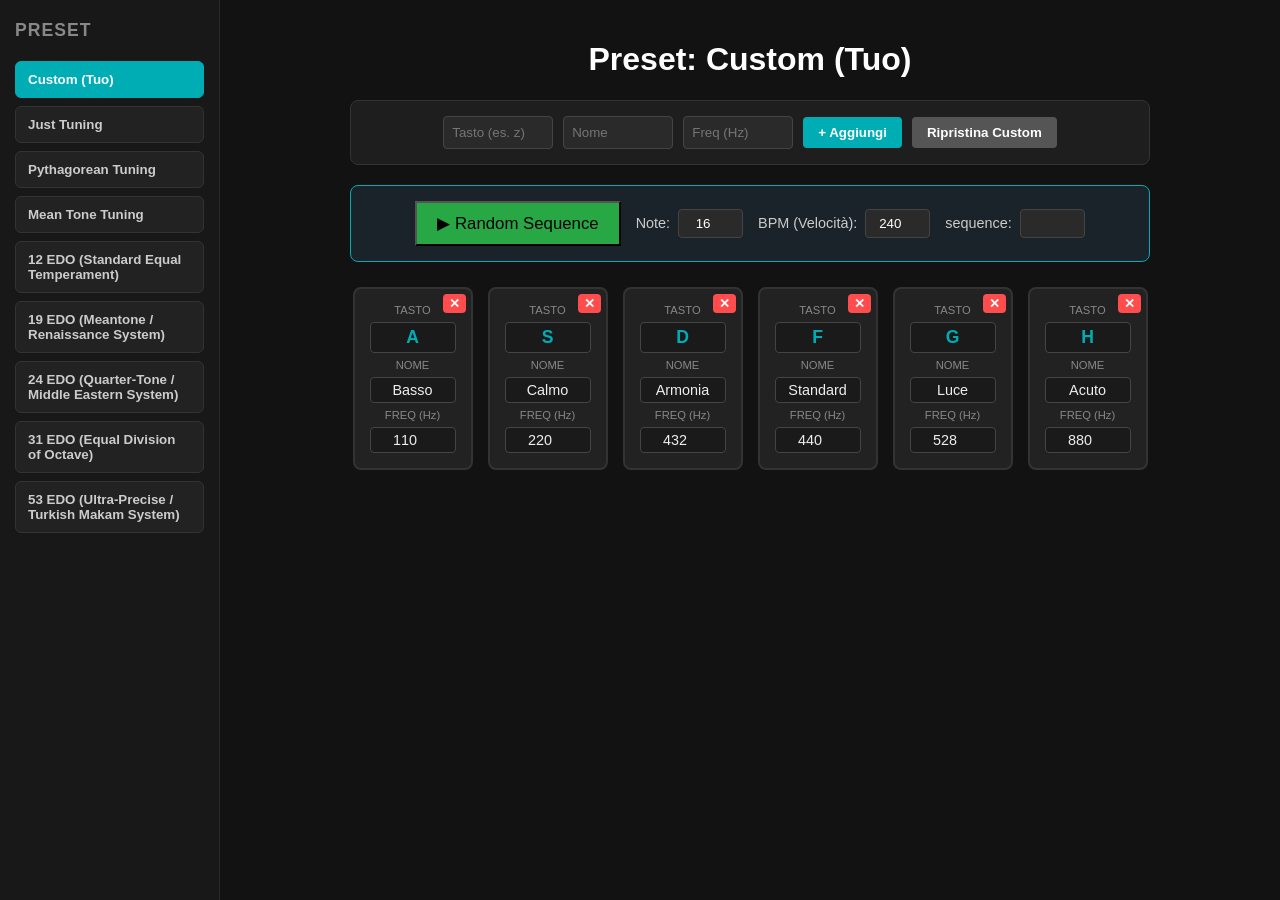
==== commit 6a466793: "Added input for custom sequence" ====
--- a/index.html
+++ b/index.html
@@ -39,6 +39,10 @@
         <label for="seqSpeed">BPM (Velocità):</label>
         <input type="number" id="seqSpeed" value="240" min="40" max="600" step="10">
       </div>
+      <div class="seq-input-group">
+        <label for="seq">sequence:</label>
+        <input type="text" id="seq" value="">
+      </div>
     </div>
 
     <!-- Area Tastiera Synth -->
